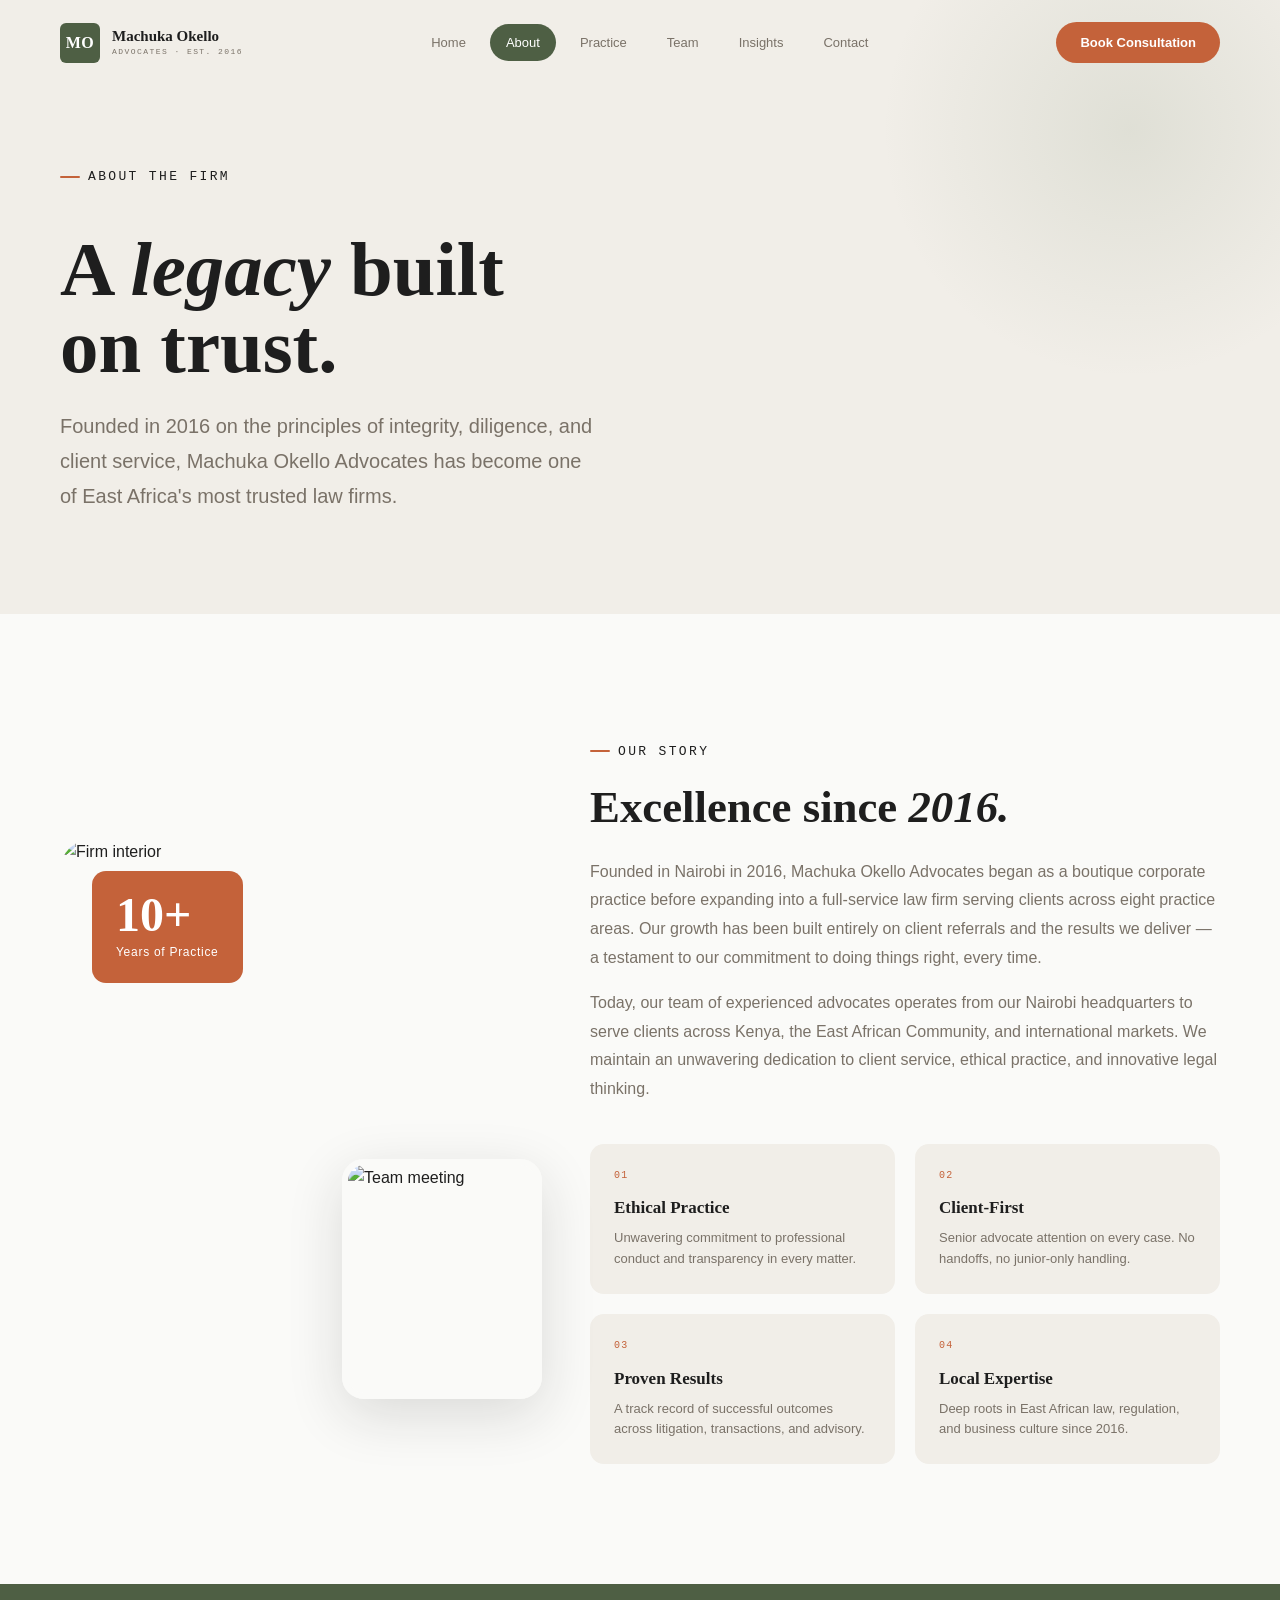
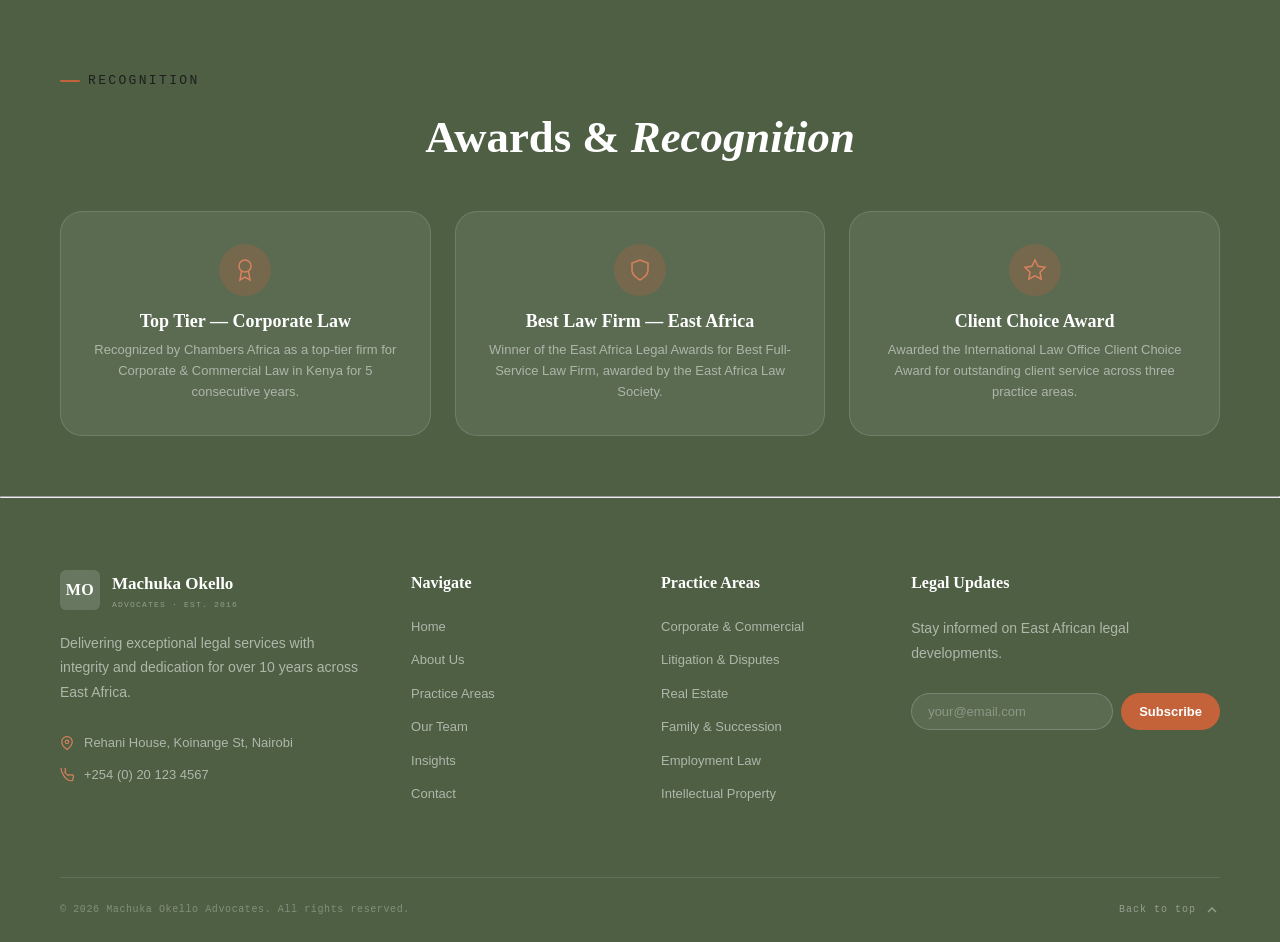
==== about.html @ afc13fcb "Add files via upload" ====
<!DOCTYPE html>
<html lang="en">
<head>
  <meta charset="UTF-8" />
  <meta name="viewport" content="width=device-width, initial-scale=1.0" />
  <title>About Us — Machuka Okello Advocates</title>
  <link rel="stylesheet" href="style.css" />
</head>
<body>

<div id="progress-bar"></div>

<header id="navbar">
  <div class="nav-wrap">
    <a href="index.html" class="nav-logo">
      <div class="nav-logo-mark">MO</div>
      <div class="nav-logo-text">
        <strong>Machuka Okello</strong>
        <span>Advocates · Est. 2016</span>
      </div>
    </a>
    <nav class="nav-links-center">
      <a href="index.html">Home</a>
      <a href="about.html" class="active">About</a>
      <a href="practice.html">Practice</a>
      <a href="team.html">Team</a>
      <a href="insights.html">Insights</a>
      <a href="contact.html">Contact</a>
    </nav>
    <a href="contact.html" class="nav-cta">Book Consultation</a>
    <button class="nav-hamburger" id="nav-hamburger" onclick="toggleMobileMenu()" aria-label="Menu">
      <span></span><span></span>
    </button>
  </div>
  <nav class="mobile-nav" id="mobile-nav">
    <a href="index.html">Home</a>
    <a href="about.html" class="active">About</a>
    <a href="practice.html">Practice</a>
    <a href="team.html">Team</a>
    <a href="insights.html">Insights</a>
    <a href="contact.html">Contact</a>
    <a href="contact.html" class="mobile-cta">Book Consultation</a>
  </nav>
</header>

<!-- HERO -->
<div class="page-hero">
  <div class="wrap page-hero-inner">
    <div class="page-hero-kicker fade-up"><div class="tag">About the Firm</div></div>
    <h1 class="page-title fade-up" style="transition-delay:.1s">A <em>legacy</em> built<br>on trust.</h1>
    <p class="lead fade-up" style="max-width:540px;margin-top:24px;transition-delay:.2s">Founded in 2016 on the principles of integrity, diligence, and client service, Machuka Okello Advocates has become one of East Africa's most trusted law firms.</p>
  </div>
</div>

<!-- STORY -->
<section class="about-story section-pad">
  <div class="wrap">
    <div class="about-story-grid">
      <div class="about-img-group fade-left">
        <img class="about-img-main" src="https://images.unsplash.com/photo-1497366216548-37526070297c?w=900&q=80" alt="Firm interior" />
        <img class="about-img-secondary" src="https://images.unsplash.com/photo-1521791136064-7986c2920216?w=500&q=80" alt="Team meeting" />
        <div class="about-years-badge">
          <div class="ayb-num">10+</div>
          <div class="ayb-lbl">Years of Practice</div>
        </div>
      </div>
      <div class="about-text-col fade-right">
        <div class="tag">Our Story</div>
        <h2 class="section-title">Excellence since <em>2016.</em></h2>
        <p>Founded in Nairobi in 2016, Machuka Okello Advocates began as a boutique corporate practice before expanding into a full-service law firm serving clients across eight practice areas. Our growth has been built entirely on client referrals and the results we deliver — a testament to our commitment to doing things right, every time.</p>
        <p>Today, our team of experienced advocates operates from our Nairobi headquarters to serve clients across Kenya, the East African Community, and international markets. We maintain an unwavering dedication to client service, ethical practice, and innovative legal thinking.</p>
        <div class="about-values stagger" style="margin-top:40px;">
          <div class="av-item">
            <div class="av-num">01</div>
            <div class="av-title">Ethical Practice</div>
            <div class="av-desc">Unwavering commitment to professional conduct and transparency in every matter.</div>
          </div>
          <div class="av-item">
            <div class="av-num">02</div>
            <div class="av-title">Client-First</div>
            <div class="av-desc">Senior advocate attention on every case. No handoffs, no junior-only handling.</div>
          </div>
          <div class="av-item">
            <div class="av-num">03</div>
            <div class="av-title">Proven Results</div>
            <div class="av-desc">A track record of successful outcomes across litigation, transactions, and advisory.</div>
          </div>
          <div class="av-item">
            <div class="av-num">04</div>
            <div class="av-title">Local Expertise</div>
            <div class="av-desc">Deep roots in East African law, regulation, and business culture since 2016.</div>
          </div>
        </div>
      </div>
    </div>
  </div>
</section>

<!-- AWARDS -->
<section class="about-awards">
  <div class="wrap">
    <div class="tag light" style="justify-content:center;margin-bottom:20px;">Recognition</div>
    <h2 class="section-title fade-up" style="color:#fff;text-align:center;margin-bottom:48px;">Awards &amp; <em>Recognition</em></h2>
    <div class="awards-grid stagger">
      <div class="award-card">
        <div class="award-icon"><svg viewBox="0 0 24 24" fill="none" stroke="currentColor" stroke-width="1.5"><circle cx="12" cy="8" r="6"/><path d="M15.477 12.89L17 22l-5-3-5 3 1.523-9.11"/></svg></div>
        <h4>Top Tier — Corporate Law</h4>
        <p>Recognized by Chambers Africa as a top-tier firm for Corporate & Commercial Law in Kenya for 5 consecutive years.</p>
      </div>
      <div class="award-card">
        <div class="award-icon"><svg viewBox="0 0 24 24" fill="none" stroke="currentColor" stroke-width="1.5"><path d="M12 22s8-4 8-10V5l-8-3-8 3v7c0 6 8 10 8 10z"/></svg></div>
        <h4>Best Law Firm — East Africa</h4>
        <p>Winner of the East Africa Legal Awards for Best Full-Service Law Firm, awarded by the East Africa Law Society.</p>
      </div>
      <div class="award-card">
        <div class="award-icon"><svg viewBox="0 0 24 24" fill="none" stroke="currentColor" stroke-width="1.5"><polygon points="12 2 15.09 8.26 22 9.27 17 14.14 18.18 21.02 12 17.77 5.82 21.02 7 14.14 2 9.27 8.91 8.26 12 2"/></svg></div>
        <h4>Client Choice Award</h4>
        <p>Awarded the International Law Office Client Choice Award for outstanding client service across three practice areas.</p>
      </div>
    </div>
  </div>
  <hr class="section-divider"/>
</section>

<!-- FOOTER -->
<footer>
  <div class="wrap">
    <div class="footer-inner">
      <div>
        <div class="footer-brand">
          <div class="nav-logo-mark">MO</div>
          <div>
            <div class="footer-brand-name">Machuka Okello</div>
            <div class="footer-brand-sub">Advocates · Est. 2016</div>
          </div>
        </div>
        <p class="footer-desc">Delivering exceptional legal services with integrity and dedication for over 10 years across East Africa.</p>
        <div class="footer-contact-line"><svg viewBox="0 0 24 24" fill="none" stroke="currentColor" stroke-width="2" stroke-linecap="round" stroke-linejoin="round"><path d="M21 10c0 7-9 13-9 13s-9-6-9-13a9 9 0 0 1 18 0z"/><circle cx="12" cy="10" r="3"/></svg>Rehani House, Koinange St, Nairobi</div>
        <div class="footer-contact-line"><svg viewBox="0 0 24 24" fill="none" stroke="currentColor" stroke-width="2" stroke-linecap="round" stroke-linejoin="round"><path d="M22 16.92v3a2 2 0 0 1-2.18 2 19.79 19.79 0 0 1-8.63-3.07A19.5 19.5 0 0 1 4.88 9.88 19.79 19.79 0 0 1 1.77 1.25a2 2 0 0 1 1.98-2.18h3a2 2 0 0 1 2 1.72c.127.96.361 1.903.7 2.81a2 2 0 0 1-.45 2.11L8.09 6.91a16 16 0 0 0 6 6l.91-.91a2 2 0 0 1 2.11-.45c.907.339 1.85.573 2.81.7A2 2 0 0 1 22 16.92z"/></svg>+254 (0) 20 123 4567</div>
      </div>
      <div class="footer-col">
        <h5>Navigate</h5>
        <a href="index.html">Home</a>
        <a href="about.html">About Us</a>
        <a href="practice.html">Practice Areas</a>
        <a href="team.html">Our Team</a>
        <a href="insights.html">Insights</a>
        <a href="contact.html">Contact</a>
      </div>
      <div class="footer-col">
        <h5>Practice Areas</h5>
        <a href="practice.html">Corporate &amp; Commercial</a>
        <a href="practice.html">Litigation &amp; Disputes</a>
        <a href="practice.html">Real Estate</a>
        <a href="practice.html">Family &amp; Succession</a>
        <a href="practice.html">Employment Law</a>
        <a href="practice.html">Intellectual Property</a>
      </div>
      <div class="footer-col">
        <h5>Legal Updates</h5>
        <p class="footer-desc">Stay informed on East African legal developments.</p>
        <div class="footer-nl-form">
          <input type="email" id="nl-email" placeholder="your@email.com" />
          <button onclick="subscribeNewsletter()">Subscribe</button>
        </div>
      </div>
    </div>
    <div class="footer-bottom">
      <p>© <span id="year"></span> Machuka Okello Advocates. All rights reserved.</p>
      <a href="#" class="footer-back-top" onclick="window.scrollTo({top:0,behavior:'smooth'});return false;">Back to top <svg viewBox="0 0 24 24" fill="none" stroke="currentColor" stroke-width="2"><polyline points="18 15 12 9 6 15"/></svg></a>
    </div>
  </div>
</footer>

<div id="toast"></div>
<script src="script.js"></script>
<script>document.getElementById('year').textContent = new Date().getFullYear();</script>
</body>
</html>
---- style.css ----
/* =============================================
   RESET & BASE
============================================= */
*, *::before, *::after { box-sizing: border-box; margin: 0; padding: 0; }
html { scroll-behavior: smooth; font-size: 16px; }
body {
  font-family: 'Sora', sans-serif;
  background: #FAFAF8;
  color: #1E1E1E;
  line-height: 1.65;
  overflow-x: hidden;
}
img { display: block; max-width: 100%; }
a { text-decoration: none; color: inherit; }
ul { list-style: none; }
button { cursor: pointer; border: none; background: none; font-family: inherit; }
input, textarea, select { font-family: inherit; }

/* =============================================
   TOKENS
============================================= */
:root {
  --sage:      #7A8C6E;
  --sage-lt:   #A4B896;
  --sage-dk:   #4E5F44;
  --terra:     #C4623A;
  --terra-lt:  #D9825E;
  --cream:     #FAFAF8;
  --cream-dk:  #F1EEE8;
  --sand:      #E8E0D4;
  --ink:       #1E1E1E;
  --ink-lt:    #3A3A3A;
  --muted:     #7A7268;
  --muted-lt:  #ADA49A;
  --white:     #FFFFFF;
  --border:    #E0D8CE;
  --shadow-sm: 0 2px 8px rgba(30,30,30,.06);
  --shadow-md: 0 6px 24px rgba(30,30,30,.10);
  --shadow-lg: 0 16px 56px rgba(30,30,30,.14);
  --r-sm: 6px; --r-md: 14px; --r-lg: 22px; --r-xl: 32px;
  --t: 0.28s ease;
}

/* =============================================
   TYPOGRAPHY
============================================= */
@import url('https://fonts.googleapis.com/css2?family=Sora:wght@300;400;500;600;700&family=Fraunces:ital,wght@0,300;0,600;0,700;1,300;1,600&family=Space+Mono:wght@400;700&display=swap');

h1, h2, h3, h4 { font-family: 'Fraunces', serif; line-height: 1.1; font-weight: 600; }
em { font-style: italic; }

.page-title { font-size: clamp(42px, 6vw, 88px); font-weight: 700; color: var(--ink); line-height: 1.0; }
.section-title { font-size: clamp(28px, 3.5vw, 52px); font-weight: 600; color: var(--ink); line-height: 1.15; }
.lead { font-size: clamp(16px, 1.8vw, 20px); color: var(--muted); line-height: 1.75; }

.tag {
  display: inline-flex; align-items: center; gap: 8px;
  font-family: 'Space Mono', monospace;
  font-size: 13px; letter-spacing: .18em; text-transform: uppercase;
  color: var(--offwhite); margin-bottom: 20px;
}
.section-divider { color: var(--muted); margin: 60px 0px -80px 0px; }
.tag::before { content:''; display:block; width:20px; height:2px; background:var(--terra); border-radius:2px; }

/* =============================================
   LAYOUT
============================================= */
.wrap { max-width: 1240px; margin: 0 auto; padding: 0 40px; }
@media (max-width:640px) { .wrap { padding: 0 20px; } }

.section-pad { padding: 120px 0; }
@media (max-width:768px) { .section-pad { padding: 72px 0; } }

/* =============================================
   SCROLL PROGRESS
============================================= */
#progress-bar {
  position: fixed; top:0; left:0; height: 3px;
  width: 0%; background: var(--terra);
  z-index: 9999; transition: width .08s linear;
  border-radius: 0 2px 2px 0;
}

/* =============================================
   NAVBAR
============================================= */
#navbar {
  position: fixed; top:0; left:0; right:0; z-index: 1000;
  transition: background var(--t), box-shadow var(--t);
}
#navbar.scrolled { background: rgba(250,250,248,.65); backdrop-filter: blur(14px); box-shadow: 0 1px 0 var(--border); }

.nav-wrap { display: flex; align-items: center; justify-content: space-between; max-width: 1240px; margin: 0 auto; padding: 22px 40px; }

.nav-logo { display: flex; align-items: center; gap: 12px; }
.nav-logo-mark {
  width: 40px; height: 40px; border-radius: var(--r-sm);
  background: var(--sage-dk);
  display: flex; align-items: center; justify-content: center;
  font-family: 'Fraunces', serif; font-size: 16px; font-weight: 700; color: #fff; letter-spacing: .03em;
}
.nav-logo-text { display: flex; flex-direction: column; }
.nav-logo-text strong { font-family: 'Fraunces', serif; font-size: 15px; font-weight: 600; color: var(--ink); line-height: 1.2; }
.nav-logo-text span { font-family: 'Space Mono', monospace; font-size: 8px; letter-spacing: .18em; color: var(--muted); text-transform: uppercase; }

.nav-links-center { display: flex; align-items: center; gap: 8px; }
.nav-links-center a {
  font-size: 13px; font-weight: 500; color: var(--muted);
  padding: 8px 16px; border-radius: 99px;
  transition: background var(--t), color var(--t);
}
.nav-links-center a:hover { background: var(--cream-dk); color: var(--ink); }
.nav-links-center a.active { background: var(--sage-dk); color: #fff; }

.nav-cta {
  background: var(--terra); color: #fff;
  font-size: 13px; font-weight: 600;
  padding: 10px 24px; border-radius: 99px;
  transition: background var(--t), transform var(--t);
}
.nav-cta:hover { background: var(--terra-lt); transform: translateY(-7px); }

.nav-hamburger { display: none; flex-direction: column; gap: 5px; padding: 4px; }
.nav-hamburger span { display:block; width:22px; height:2px; background:var(--ink); border-radius:2px; transition:all var(--t); }

.mobile-nav {
  display: none; flex-direction: column;
  background: rgba(250,250,248,.97); backdrop-filter: blur(14px);
  border-top: 1px solid var(--border);
  padding: 20px 40px 28px;
}
.mobile-nav.open { display: flex; }
.mobile-nav a { padding: 13px 0; font-size: 15px; font-weight: 500; color: var(--muted); border-bottom: 1px solid var(--border); transition: color var(--t); }
.mobile-nav a:hover, .mobile-nav a.active { color: var(--sage-dk); }
.mobile-nav .mobile-cta { margin-top: 18px; background: var(--terra); color: #fff; text-align: center; padding: 14px; border-radius: 99px; font-weight: 600; border: none; transition:all var(--t); }
.mobile-cta:hover { background:var(--cream-dk); transform:translateY(-7px); }

@media (max-width: 960px) { .nav-links-center { display:none; } .nav-cta { display:none; } .nav-hamburger { display:flex; } }
@media (max-width: 640px) { .nav-wrap { padding: 16px 20px; } }

/* =============================================
   BUTTONS
============================================= */
.btn-primary {
  display: inline-flex; align-items: center; gap: 10px;
  background: var(--sage-dk); color: #fff;
  font-size: 14px; font-weight: 600;
  padding: 14px 28px; border-radius: 99px;
  transition: background var(--t), transform var(--t), box-shadow var(--t);
}
.btn-primary:hover { background: var(--sage); transform: translateY(-7px); box-shadow: 0 10px 28px rgba(78,95,68,.28); }
.btn-primary svg { width:16px; height:16px; }

.btn-terra {
  display: inline-flex; align-items: center; gap: 10px;
  background: var(--terra); color: #fff;
  font-size: 14px; font-weight: 600;
  padding: 14px 28px; border-radius: 99px;
  transition: background var(--t), transform var(--t), box-shadow var(--t);
}
.btn-terra:hover { background: var(--terra-lt); transform: translateY(-7px); box-shadow: 0 10px 28px rgba(196,98,58,.28); }

.btn-outline {
  display: inline-flex; align-items: center; gap: 10px;
  border: 1.5px solid var(--border); color: var(--ink);
  font-size: 14px; font-weight: 500;
  padding: 13px 28px; border-radius: 99px;
  transition: all var(--t);
}
.btn-outline:hover { border-color: var(--sage-dk); color: var(--sage-dk); background: rgba(78,95,68,.05); transform: translateY(-7px); }

/* =============================================
   PAGE HERO (shared)
============================================= */
.page-hero {
  padding: 160px 0 100px;
  position: relative; overflow: hidden;
  background: var(--cream-dk);
}
.page-hero::before {
  content: '';
  position: absolute; top: -120px; right: -100px;
  width: 500px; height: 500px;
  border-radius: 50%;
  background: radial-gradient(circle, rgba(122,140,110,.15) 0%, transparent 70%);
  pointer-events: none;
}
.page-hero-inner { position: relative; z-index: 1; }
.page-hero-kicker { margin-bottom: 24px; }

/* =============================================
   CARDS
============================================= */
.card {
  background: var(--white); border: 1px solid var(--border);
  border-radius: var(--r-lg); padding: 36px;
  transition: border-color var(--t), box-shadow var(--t), transform var(--t);
}
.card:hover { border-color: var(--sage-lt); box-shadow: var(--shadow-md); transform: translateY(-4px); }

/* =============================================
   DIVIDER
============================================= */
.divider { height: 1px; background: var(--border); margin: 40px 0; }

/* =============================================
   TOAST
============================================= */
#toast {
  position: fixed; bottom: 28px; right: 28px;
  background: var(--ink); color: #fff;
  padding: 14px 22px; border-radius: var(--r-md);
  border-left: 4px solid var(--terra);
  font-size: 14px; font-weight: 500;
  box-shadow: var(--shadow-lg); z-index: 9999;
  transform: translateY(100px); opacity: 0;
  transition: all .4s ease;
}
#toast.show { transform: translateY(0); opacity: 1; }

/* =============================================
   FOOTER
============================================= */
footer {
  background: var(--sage-dk); color: rgba(255,255,255,.75);
  padding: 72px 0 0;
}
.footer-inner { display: grid; grid-template-columns: 1.5fr 1fr 1fr 1.3fr; gap: 48px; padding-bottom: 60px; }

.footer-brand { display: flex; align-items: center; gap: 12px; margin-bottom: 20px; }
.footer-brand .nav-logo-mark { background: rgba(255,255,255,.15); }
.footer-brand-name { font-family: 'Fraunces', serif; font-size: 17px; font-weight: 600; color: #fff; }
.footer-brand-sub { font-family: 'Space Mono', monospace; font-size: 8px; letter-spacing: .15em; color: rgba(255,255,255,.4); text-transform: uppercase; }

.footer-desc { font-size: 14px; line-height: 1.75; color: rgba(255,255,255,.55); margin-bottom: 28px; }
.footer-contact-line { display: flex; align-items: center; gap: 10px; font-size: 13px; color: rgba(255,255,255,.55); margin-bottom: 10px; }
.footer-contact-line svg { width: 14px; height: 14px; color: var(--terra-lt); flex-shrink: 0; }

.footer-col h5 { font-family: 'Fraunces', serif; font-size: 16px; font-weight: 600; color: #fff; margin-bottom: 20px; }
.footer-col a { display: block; font-size: 13px; color: rgba(255,255,255,.55); margin-bottom: 12px; transition: color var(--t); }
.footer-col a:hover { color: rgba(255,255,255,.9); }

.footer-nl-form { display: flex; gap: 8px; margin-top: 8px; }
.footer-nl-form input { flex:1; background: rgba(255,255,255,.08); border: 1px solid rgba(255,255,255,.18); border-radius: 99px; padding: 10px 16px; font-size: 13px; color: #fff; outline: none; transition: border-color var(--t); }
.footer-nl-form input::placeholder { color: rgba(255,255,255,.3); }
.footer-nl-form input:focus { border-color: var(--terra-lt); }
.footer-nl-form button { background: var(--terra); border: none; border-radius: 99px; padding: 10px 18px; color: #fff; font-size: 13px; font-weight: 600; transition: background var(--t); white-space: nowrap; }
.footer-nl-form button:hover { background: var(--terra-lt); }

.footer-bottom { border-top: 1px solid rgba(255,255,255,.1); padding: 24px 0; display: flex; align-items: center; justify-content: space-between; flex-wrap: wrap; gap: 12px; }
.footer-bottom p { font-family: 'Space Mono', monospace; font-size: 10px; letter-spacing: .06em; color: rgba(255,255,255,.3); }
.footer-back-top { display: flex; align-items: center; gap: 8px; font-family: 'Space Mono', monospace; font-size: 10px; letter-spacing: .1em; color: rgba(255,255,255,.4); transition: color var(--t); }
.footer-back-top svg { width: 16px; height: 16px; }
.footer-back-top:hover { color: rgba(255,255,255,.8); }

@media (max-width: 1024px) { .footer-inner { grid-template-columns: 1fr 1fr; gap: 40px; } }
@media (max-width: 640px) { .footer-inner { grid-template-columns: 1fr; gap: 32px; } .footer-bottom { flex-direction: column; align-items: flex-start; } }

/* =============================================
   ANIMATIONS
============================================= */
.fade-up { opacity: 0; transform: translateY(32px); transition: opacity .7s ease, transform .7s ease; }
.fade-up.visible { opacity: 1; transform: none; }
.fade-left { opacity: 0; transform: translateX(-32px); transition: opacity .7s ease, transform .7s ease; }
.fade-left.visible { opacity: 1; transform: none; }
.fade-right { opacity: 0; transform: translateX(32px); transition: opacity .7s ease, transform .7s ease; }
.fade-right.visible { opacity: 1; transform: none; }
.stagger > * { opacity: 0; transform: translateY(24px); transition: opacity .6s ease, transform .6s ease; }
.stagger.visible > *:nth-child(1) { opacity:1; transform:none; transition-delay:.05s; }
.stagger.visible > *:nth-child(2) { opacity:1; transform:none; transition-delay:.15s; }
.stagger.visible > *:nth-child(3) { opacity:1; transform:none; transition-delay:.25s; }
.stagger.visible > *:nth-child(4) { opacity:1; transform:none; transition-delay:.35s; }
.stagger.visible > *:nth-child(5) { opacity:1; transform:none; transition-delay:.45s; }
.stagger.visible > *:nth-child(6) { opacity:1; transform:none; transition-delay:.55s; }
.stagger.visible > *:nth-child(7) { opacity:1; transform:none; transition-delay:.65s; }
.stagger.visible > *:nth-child(8) { opacity:1; transform:none; transition-delay:.75s; }

/* =============================================
   MODAL (shared)
============================================= */
.modal-bg {
  position: fixed; inset: 0; z-index: 3000;
  background: rgba(30,30,30,.6); backdrop-filter: blur(6px);
  display: flex; align-items: center; justify-content: center;
  padding: 24px;
  opacity: 0; pointer-events: none;
  transition: opacity .3s ease;
}
.modal-bg.open { opacity: 1; pointer-events: all; }
.modal-box {
  background: var(--white); border-radius: var(--r-xl);
  padding: 48px; max-width: 600px; width: 100%;
  max-height: 90vh; overflow-y: auto;
  transform: translateY(20px) scale(.97);
  transition: transform .3s ease;
  box-shadow: var(--shadow-lg);
  position: relative;
}
.modal-bg.open .modal-box { transform: none; }
.modal-close {
  position: absolute; top: 20px; right: 20px;
  width: 36px; height: 36px; border-radius: 50%;
  background: var(--cream-dk); border: none;
  display: flex; align-items: center; justify-content: center;
  color: var(--muted); transition: all var(--t);
}
.modal-close svg { width:16px; height:16px; }
.modal-close:hover { background: var(--terra); color: #fff; transform: rotate(90deg); }
.modal-box h3 { font-family:'Fraunces',serif; font-size:28px; font-weight:600; color:var(--ink); margin-bottom:12px; }
.modal-box .modal-sub { font-size:15px; color:var(--muted); line-height:1.7; margin-bottom:20px; }
.modal-divider { height:1px; background:var(--border); margin:20px 0; }
.modal-box h4 { font-family:'Fraunces',serif; font-size:18px; font-weight:600; color:var(--ink); margin-bottom:12px; margin-top:20px; }
.modal-list { display:flex; flex-direction:column; gap:9px; }
.modal-list li { display:flex; align-items:flex-start; gap:10px; font-size:14px; color:var(--muted); line-height:1.6; }
.modal-list li::before { content:''; display:block; width:5px; height:5px; border-radius:50%; background:var(--terra); flex-shrink:0; margin-top:8px; }
.modal-box > p { font-size:15px; color:var(--muted); line-height:1.75; }
.modal-cta { display:flex; align-items:center; justify-content:center; gap:10px; margin-top:28px; }
@media (max-width:540px) { .modal-box { padding:28px 20px; } }

/* =============================================
   SPINNER
============================================= */
@keyframes spin { to { transform: rotate(360deg); } }
.spin-anim { animation: spin .8s linear infinite; display: inline-block; }

/* ============================================
   PAGE-SPECIFIC: INDEX (HOME)
============================================= */
.home-hero {
  min-height: 100vh; display: flex; flex-direction: column;
  justify-content: flex-end; position: relative; overflow: hidden;
}
.home-hero-bg { position:absolute; inset:0; }
.home-hero-bg img { width:100%; height:100%; object-fit:cover; }
.home-hero-bg::after {
  content:''; position:absolute; inset:0;
  background: linear-gradient(135deg, rgba(78,95,68,.92) 0%, rgba(30,30,30,.65) 60%, rgba(196,98,58,.3) 100%);
}
.home-hero-content { position:relative; z-index:2; padding: 0 0 80px; }
.home-hero-content .wrap { display:grid; grid-template-columns: 1fr 1fr; gap:60px; align-items:flex-end; }
.home-hero-right { display:flex; flex-direction:column; align-items:flex-end; justify-content:flex-end; }

.home-h1 { font-size: clamp(76px, 28vw, 130px); font-weight: 700; color: #fff; line-height: .98; margin-bottom: 40px; }
.home-h1 em { font-style: italic; color: rgba(255,255,255,.6); }

.home-hero-desc { font-size: 16px; color: rgba(255,255,255,.7); line-height: 1.8; max-width: 340px; margin-bottom: 32px; text-align: right; }
.home-hero-btns { display:flex; gap:12px; flex-wrap:wrap; justify-content:flex-end; }

.home-scroll-indicator { position:absolute; bottom:32px; left:50%; transform:translateX(-50%); z-index:2; display:flex; flex-direction:column; align-items:center; gap:8px; }
.home-scroll-indicator span { font-family:'Space Mono',monospace; font-size:9px; letter-spacing:.18em; color:rgba(255,255,255,.4); text-transform:uppercase; }
.scroll-line { width:1px; height:48px; background:linear-gradient(to bottom, rgba(255,255,255,.4), transparent); animation:scroll-line 2s ease infinite; }
@keyframes scroll-line { 0%,100%{opacity:1;transform:scaleY(1);} 50%{opacity:.3;transform:scaleY(.5);} }

.home-stats { background:var(--cream-dk); border-top:1px solid var(--border); }
.home-stats-grid { display:grid; grid-template-columns:repeat(4,1fr); }
.hsg-item { padding:48px 40px; border-right:1px solid var(--border); }
.hsg-item:last-child { border-right:none; }
.hsg-num { font-family:'Fraunces',serif; font-size:clamp(40px,4vw,64px); font-weight:700; color:var(--sage-dk); line-height:1; margin-bottom:8px; }
.hsg-lbl { font-size:13px; color:var(--muted); letter-spacing:.02em; }

.home-practices { background:var(--cream); }
.home-practices-header { display:flex; align-items:flex-end; justify-content:space-between; margin-bottom:60px; gap:20px; }
.home-practices-grid { display:grid; grid-template-columns:repeat(4,1fr); gap:20px; }
.hpc { background:var(--white); border:1px solid var(--border); border-radius:var(--r-lg); padding:32px; transition:all var(--t); cursor:pointer; }
.hpc:hover { border-color:var(--sage); box-shadow:var(--shadow-md); transform:translateY(-4px); }
.hpc-icon { width:44px; height:44px; border-radius:var(--r-sm); background:var(--cream-dk); display:flex; align-items:center; justify-content:center; margin-bottom:20px; transition:background var(--t); }
.hpc:hover .hpc-icon { background:rgba(78,95,68,.12); }
.hpc-icon svg { width:22px; height:22px; color:var(--sage-dk); }
.hpc h3 { font-family:'Fraunces',serif; font-size:18px; font-weight:600; color:var(--ink); margin-bottom:8px; line-height:1.3; }
.hpc p { font-size:13px; color:var(--muted); line-height:1.65; }
.hpc-arrow { display:inline-flex; align-items:center; gap:6px; font-size:12px; font-weight:600; color:var(--terra); margin-top:16px; opacity:0; transform:translateX(-4px); transition:all var(--t); }
.hpc-arrow svg { width:14px; height:14px; }
.hpc:hover .hpc-arrow { opacity:1; transform:none; }

.home-cta-band { background:var(--terra); padding:80px 0; }
.home-cta-inner { display:flex; align-items:center; justify-content:space-between; gap:40px; flex-wrap:wrap; }
.home-cta-inner h2 { font-family:'Fraunces',serif; font-size:clamp(28px,3.5vw,48px); font-weight:700; color:#fff; max-width:500px; line-height:1.2; }
.btn-white { display:inline-flex; align-items:center; gap:10px; background:#fff; color:var(--terra); font-size:14px; font-weight:600; padding:14px 32px; border-radius:99px; transition:all var(--t); }
.btn-white:hover { background:var(--cream-dk); transform:translateY(-7px); }

@media (max-width:960px) { .home-hero-content .wrap { grid-template-columns:1fr; } .home-hero-right { align-items:flex-start; } .home-hero-desc { text-align:left; } .home-hero-btns { justify-content:flex-start; } .home-practices-grid { grid-template-columns:repeat(2,1fr); } .home-stats-grid { grid-template-columns:repeat(2,1fr); } .hsg-item { border-bottom:1px solid var(--border); } }
@media (max-width:540px) { .home-practices-grid { grid-template-columns:1fr; } .home-stats-grid { grid-template-columns:1fr 1fr; } }

/* =============================================
   PAGE: ABOUT
============================================= */
.about-story { background:var(--cream); }
.about-story-grid { display:grid; grid-template-columns:5fr 7fr; gap:80px; align-items:center; }
.about-img-group { position:relative; }
.about-img-main { border-radius:var(--r-xl); width:100%; height:520px; object-fit:cover; }
.about-img-secondary { position:absolute; bottom:-40px; right:-32px; width:200px; height:240px; object-fit:cover; border-radius:var(--r-lg); border:6px solid var(--cream); box-shadow:var(--shadow-lg); }
.about-years-badge { position:absolute; top:32px; left:32px; background:var(--terra); color:#fff; border-radius:var(--r-md); padding:20px 24px; }
.ayb-num { font-family:'Fraunces',serif; font-size:48px; font-weight:700; line-height:1; }
.ayb-lbl { font-size:12px; font-weight:500; margin-top:4px; letter-spacing:.06em; }

.about-text-col h2 { margin-bottom:24px; }
.about-text-col p { font-size:16px; color:var(--muted); line-height:1.8; margin-bottom:16px; }
.about-values { display:grid; grid-template-columns:1fr 1fr; gap:20px; margin-top:40px; }
.av-item { background:var(--cream-dk); border-radius:var(--r-md); padding:24px; }
.av-num { font-family:'Space Mono',monospace; font-size:10px; color:var(--terra); letter-spacing:.12em; margin-bottom:10px; }
.av-title { font-family:'Fraunces',serif; font-size:17px; font-weight:600; color:var(--ink); margin-bottom:6px; }
.av-desc { font-size:13px; color:var(--muted); line-height:1.6; }

.about-awards { background:var(--sage-dk); padding:80px 0; }
.about-awards h2 { color:#fff; text-align:center; margin-bottom:48px; }
.awards-grid { display:grid; grid-template-columns:repeat(3,1fr); gap:24px; }
.award-card { background:rgba(255,255,255,.08); border:1px solid rgba(255,255,255,.12); border-radius:var(--r-lg); padding:32px; text-align:center; transition:background var(--t); }
.award-card:hover { background:rgba(255,255,255,.14); }
.award-icon { width:52px; height:52px; border-radius:50%; background:rgba(196,98,58,.25); display:flex; align-items:center; justify-content:center; margin:0 auto 16px; }
.award-icon svg { width:24px; height:24px; color:var(--terra-lt); }
.award-card h4 { font-family:'Fraunces',serif; font-size:18px; font-weight:600; color:#fff; margin-bottom:8px; }
.award-card p { font-size:13px; color:rgba(255,255,255,.5); line-height:1.6; }

@media (max-width:960px) { .about-story-grid { grid-template-columns:1fr; gap:60px; } .about-img-main { height:360px; } .about-img-secondary { width:140px; height:170px; right:-10px; } .about-values { grid-template-columns:1fr; } .awards-grid { grid-template-columns:1fr 1fr; } }
@media (max-width:540px) { .awards-grid { grid-template-columns:1fr; } }

/* =============================================
   PAGE: PRACTICE
============================================= */
.practice-intro { background:var(--cream); }
.practice-grid { display:grid; grid-template-columns:repeat(3,1fr); gap:24px; }
.pa-full-card { background:var(--white); border:1px solid var(--border); border-radius:var(--r-lg); padding:36px; cursor:pointer; transition:all var(--t); display:flex; flex-direction:column; }
.pa-full-card:hover { border-color:var(--sage); box-shadow:var(--shadow-md); transform:translateY(-5px); }
.pa-card-header { display:flex; align-items:flex-start; justify-content:space-between; margin-bottom:20px; }
.pa-card-num-badge { font-family:'Space Mono',monospace; font-size:10px; color:var(--muted-lt); letter-spacing:.1em; }
.pa-card-icon2 { width:48px; height:48px; border-radius:var(--r-sm); background:rgba(122,140,110,.1); display:flex; align-items:center; justify-content:center; transition:background var(--t); }
.pa-full-card:hover .pa-card-icon2 { background:rgba(78,95,68,.15); }
.pa-card-icon2 svg { width:22px; height:22px; color:var(--sage-dk); }
.pa-full-card h3 { font-family:'Fraunces',serif; font-size:22px; font-weight:600; color:var(--ink); margin-bottom:10px; line-height:1.25; }
.pa-full-card > p { font-size:14px; color:var(--muted); line-height:1.7; flex:1; margin-bottom:20px; }
.pa-card-footer { display:flex; align-items:center; justify-content:space-between; border-top:1px solid var(--border); padding-top:16px; margin-top:auto; }
.pa-card-footer span { font-size:12px; font-weight:600; color:var(--terra); text-transform:uppercase; letter-spacing:.08em; }
.pa-card-footer svg { width:16px; height:16px; color:var(--terra); transition:transform var(--t); }
.pa-full-card:hover .pa-card-footer svg { transform:translate(3px,-3px); }

@media (max-width:960px) { .practice-grid { grid-template-columns:repeat(2,1fr); } }
@media (max-width:540px) { .practice-grid { grid-template-columns:1fr; } }

/* =============================================
   PAGE: TEAM
============================================= */
.team-page-grid { display:grid; grid-template-columns:repeat(2,1fr); gap:32px; }
.team-profile-card { background:var(--white); border:1px solid var(--border); border-radius:var(--r-xl); overflow:hidden; cursor:pointer; transition:all var(--t); }
.team-profile-card:hover { box-shadow:var(--shadow-lg); transform:translateY(-5px); border-color:var(--sage-lt); }
.tpc-photo { position:relative; height:340px; overflow:hidden; }
.tpc-photo img { width:100%; height:100%; object-fit:cover; transition:transform .8s ease; filter:saturate(.8); }
.team-profile-card:hover .tpc-photo img { transform:scale(1.04); filter:saturate(1); }
.tpc-photo-badge { position:absolute; top:20px; right:20px; background:var(--sage-dk); color:#fff; border-radius:var(--r-sm); padding:6px 14px; font-family:'Space Mono',monospace; font-size:10px; letter-spacing:.1em; }
.tpc-body { padding:32px; }
.tpc-name { font-family:'Fraunces',serif; font-size:28px; font-weight:600; color:var(--ink); margin-bottom:6px; }
.tpc-role { font-size:13px; font-weight:600; color:var(--terra); margin-bottom:4px; text-transform:uppercase; letter-spacing:.06em; }
.tpc-spec { font-family:'Space Mono',monospace; font-size:10px; color:var(--muted-lt); margin-bottom:18px; letter-spacing:.08em; }
.tpc-bio { font-size:14px; color:var(--muted); line-height:1.7; margin-bottom:20px; }
.tpc-footer { display:flex; align-items:center; justify-content:space-between; border-top:1px solid var(--border); padding-top:18px; }
.tpc-footer span { font-size:12px; font-weight:600; color:var(--sage-dk); text-transform:uppercase; letter-spacing:.08em; }
.tpc-footer svg { width:18px; height:18px; color:var(--sage-dk); transition:transform var(--t); }
.team-profile-card:hover .tpc-footer svg { transform:translate(3px,0); }

@media (max-width:768px) { .team-page-grid { grid-template-columns:1fr; } .tpc-photo { height:280px; } }

/* =============================================
   PAGE: INSIGHTS
============================================= */
.insights-page-grid { display:grid; grid-template-columns:repeat(2,1fr); gap:32px; }
.insight-full-card { background:var(--white); border:1px solid var(--border); border-radius:var(--r-xl); overflow:hidden; transition:all var(--t); }
.insight-full-card:hover { box-shadow:var(--shadow-md); transform:translateY(-4px); border-color:var(--sage-lt); }
.ifc-image { height:220px; overflow:hidden; position:relative; }
.ifc-image img { width:100%; height:100%; object-fit:cover; transition:transform .8s ease; }
.insight-full-card:hover .ifc-image img { transform:scale(1.04); }
.ifc-tag { position:absolute; top:16px; left:16px; background:var(--terra); color:#fff; font-size:10px; font-weight:700; text-transform:uppercase; letter-spacing:.12em; padding:5px 12px; border-radius:99px; }
.ifc-body { padding:32px; }
.ifc-date { font-family:'Space Mono',monospace; font-size:10px; color:var(--muted-lt); letter-spacing:.1em; margin-bottom:12px; }
.ifc-body h3 { font-family:'Fraunces',serif; font-size:22px; font-weight:600; color:var(--ink); margin-bottom:12px; line-height:1.3; }
.ifc-preview { font-size:14px; color:var(--muted); line-height:1.7; margin-bottom:20px; }
.ifc-expand { display:none; }
.ifc-expand p { font-size:14px; color:var(--muted); line-height:1.8; margin-bottom:20px; }
.ifc-author { display:flex; align-items:center; gap:12px; padding-top:16px; border-top:1px solid var(--border); margin-top:16px; }
.ifc-author img { width:40px; height:40px; border-radius:50%; object-fit:cover; }
.ifc-author strong { display:block; font-size:14px; color:var(--ink); font-weight:600; }
.ifc-author span { font-size:12px; color:var(--muted); }
.ifc-toggle { display:flex; align-items:center; gap:8px; font-size:13px; font-weight:600; color:var(--terra); background:none; border:none; padding:0; transition:gap var(--t); }
.ifc-toggle svg { width:16px; height:16px; transition:transform var(--t); }
.ifc-toggle.open svg { transform:rotate(180deg); }
.ifc-toggle:hover { gap:12px; }

@media (max-width:768px) { .insights-page-grid { grid-template-columns:1fr; } }

/* =============================================
   PAGE: CONTACT
============================================= */
.contact-page-grid { display:grid; grid-template-columns:2fr 3fr; gap:72px; align-items:start; }
.contact-info-col h2 { margin-bottom:20px; }
.contact-info-col .lead { margin-bottom:48px; }
.ci-item { display:flex; gap:18px; margin-bottom:32px; }
.ci-icon { width:48px; height:48px; border-radius:var(--r-md); background:rgba(122,140,110,.12); display:flex; align-items:center; justify-content:center; flex-shrink:0; }
.ci-icon svg { width:20px; height:20px; color:var(--sage-dk); }
.ci-label { font-family:'Space Mono',monospace; font-size:10px; text-transform:uppercase; letter-spacing:.12em; color:var(--muted-lt); margin-bottom:6px; }
.ci-value { font-size:15px; color:var(--ink); line-height:1.6; }
.ci-map { border-radius:var(--r-xl); overflow:hidden; height:220px; background:var(--cream-dk); display:flex; align-items:center; justify-content:center; margin-top:32px; border:1px solid var(--border); }
.ci-map-placeholder { text-align:center; }
.ci-map-placeholder svg { width:40px; height:40px; color:var(--sage-lt); margin-bottom:10px; }
.ci-map-placeholder p { font-size:13px; color:var(--muted-lt); }

.contact-form-col { background:var(--white); border:1px solid var(--border); border-radius:var(--r-xl); padding:48px; box-shadow:var(--shadow-sm); }
.contact-form-col h3 { font-family:'Fraunces',serif; font-size:26px; font-weight:600; color:var(--ink); margin-bottom:32px; }
.form-row { display:grid; grid-template-columns:1fr 1fr; gap:20px; }
.form-group { margin-bottom:22px; }
.form-group label { display:block; font-family:'Space Mono',monospace; font-size:10px; text-transform:uppercase; letter-spacing:.12em; color:var(--muted); margin-bottom:8px; }
.form-group input,
.form-group select,
.form-group textarea { width:100%; padding:13px 16px; border:1.5px solid var(--border); border-radius:var(--r-md); font-size:14px; color:var(--ink); background:var(--cream); outline:none; transition:border-color var(--t); }
.form-group input:focus,
.form-group select:focus,
.form-group textarea:focus { border-color:var(--sage-dk); background:var(--white); }
.form-group input::placeholder,
.form-group textarea::placeholder { color:var(--muted-lt); }
.form-group textarea { min-height:130px; resize:vertical; }
.form-submit { width:100%; display:flex; align-items:center; justify-content:center; gap:10px; background:var(--sage-dk); color:#fff; font-size:15px; font-weight:600; padding:16px; border-radius:99px; margin-top:8px; transition:all var(--t); }
.form-submit:hover { background:var(--sage); transform:translateY(-7px); box-shadow:0 10px 28px rgba(78,95,68,.28); }
.form-submit:disabled { opacity:.7; cursor:not-allowed; transform:none; }
.form-note { font-size:12px; color:var(--muted-lt); text-align:center; margin-top:12px; }
.form-success { display:none; text-align:center; padding:60px 20px; }
.form-success.show { display:block; }
.fs-icon { width:64px; height:64px; border-radius:50%; background:rgba(78,95,68,.1); display:flex; align-items:center; justify-content:center; margin:0 auto 20px; }
.fs-icon svg { width:32px; height:32px; color:var(--sage-dk); }
.form-success h3 { font-family:'Fraunces',serif; font-size:26px; color:var(--ink); margin-bottom:10px; }
.form-success p { font-size:15px; color:var(--muted); }

@media (max-width:960px) { .contact-page-grid { grid-template-columns:1fr; } .contact-form-col { padding:32px 24px; } .form-row { grid-template-columns:1fr; } }

/* =============================================
   TESTIMONIALS
============================================= */
.testimonials-section { padding: 100px 0; }
.testimonials-inner { display: grid; grid-template-columns: 1fr 1.6fr; gap: 80px; align-items: center; }

.testimonials-left h2 { color: var(--offwhite); }
.t-nav-controls { display: flex; align-items: center; gap: 16px; margin-top: 40px; }
.t-ctrl-btn { width: 44px; height: 44px; border-radius: 50%; border: 1px solid var(--border2); display: flex; align-items: center; justify-content: center; color: var(--muted); transition: all var(--t); }
.t-ctrl-btn svg { width: 18px; height: 18px; }
.t-ctrl-btn:hover { border-color: var(--copper); color: var(--copper); }
.t-ctrl-dots { display: flex; gap: 8px; align-items: center; color:#C4623A;}
.t-ctrl-dot { width: 8px; height: 8px; border-radius: 50%; background: #C4623A; border: none; transition: all var(--t); }
.t-ctrl-dot.active { background-color: white; }

.testimonials-right { position: relative; }
.big-quote { font-family: 'Cormorant Garamond', serif; font-size: 180px; line-height: .7; color: var(--copper); opacity: .15; position: absolute; top: -20px; left: -20px; pointer-events: none; }
blockquote { font-family: 'Cormorant Garamond', serif; font-size: clamp(20px, 2.5vw, 30px); font-weight: 300; color: var(--offwhite); line-height: 1.6; margin-bottom: 32px; position: relative; z-index: 1; transition: opacity .35s ease, transform .35s ease; }
.t-star-row { display: flex; gap: 4px; margin-bottom: 24px; }
.t-star-row svg { width: 16px; height: 16px; color: var(--copper); }
.t-client-name { font-family: 'Cormorant Garamond', serif; font-size: 20px; font-weight: 600; color: var(--offwhite); }
.t-client-title { font-size: 13px; color: var(--muted); margin-top: 4px; transition: opacity .35s ease; }
.test-bckg {background: rgba(34, 30, 28, 0.25); height: 100%; }

@media (max-width: 900px) { .testimonials-inner { grid-template-columns: 1fr; gap: 48px; } .big-quote { font-size: 100px; } }

/* =============================================
   UTILITIES
============================================= */
.container { max-width: 1320px; margin: 0 auto; padding: 0 40px; }
@media (max-width:640px) { .container { padding: 0 20px; } }

/* =============================================
   TYPOGRAPHY
============================================= */
.section-tag {
  font-family: 'DM Mono', monospace;
  font-size: 11px; font-weight: 500;
  text-transform: uppercase; letter-spacing: .18em;
  color: var(--copper);
  margin-bottom: 16px;
  display: flex; align-items: center; gap: 10px;
}
.section-tag::before { content:''; display:block; width:28px; height:1px; background:var(--copper); }
.section-tag.light { color: var(--copper-lt); }
.section-tag.light::before { background: var(--copper-lt); }


/* =============================================
   PAGE TRANSITIONS
============================================= */
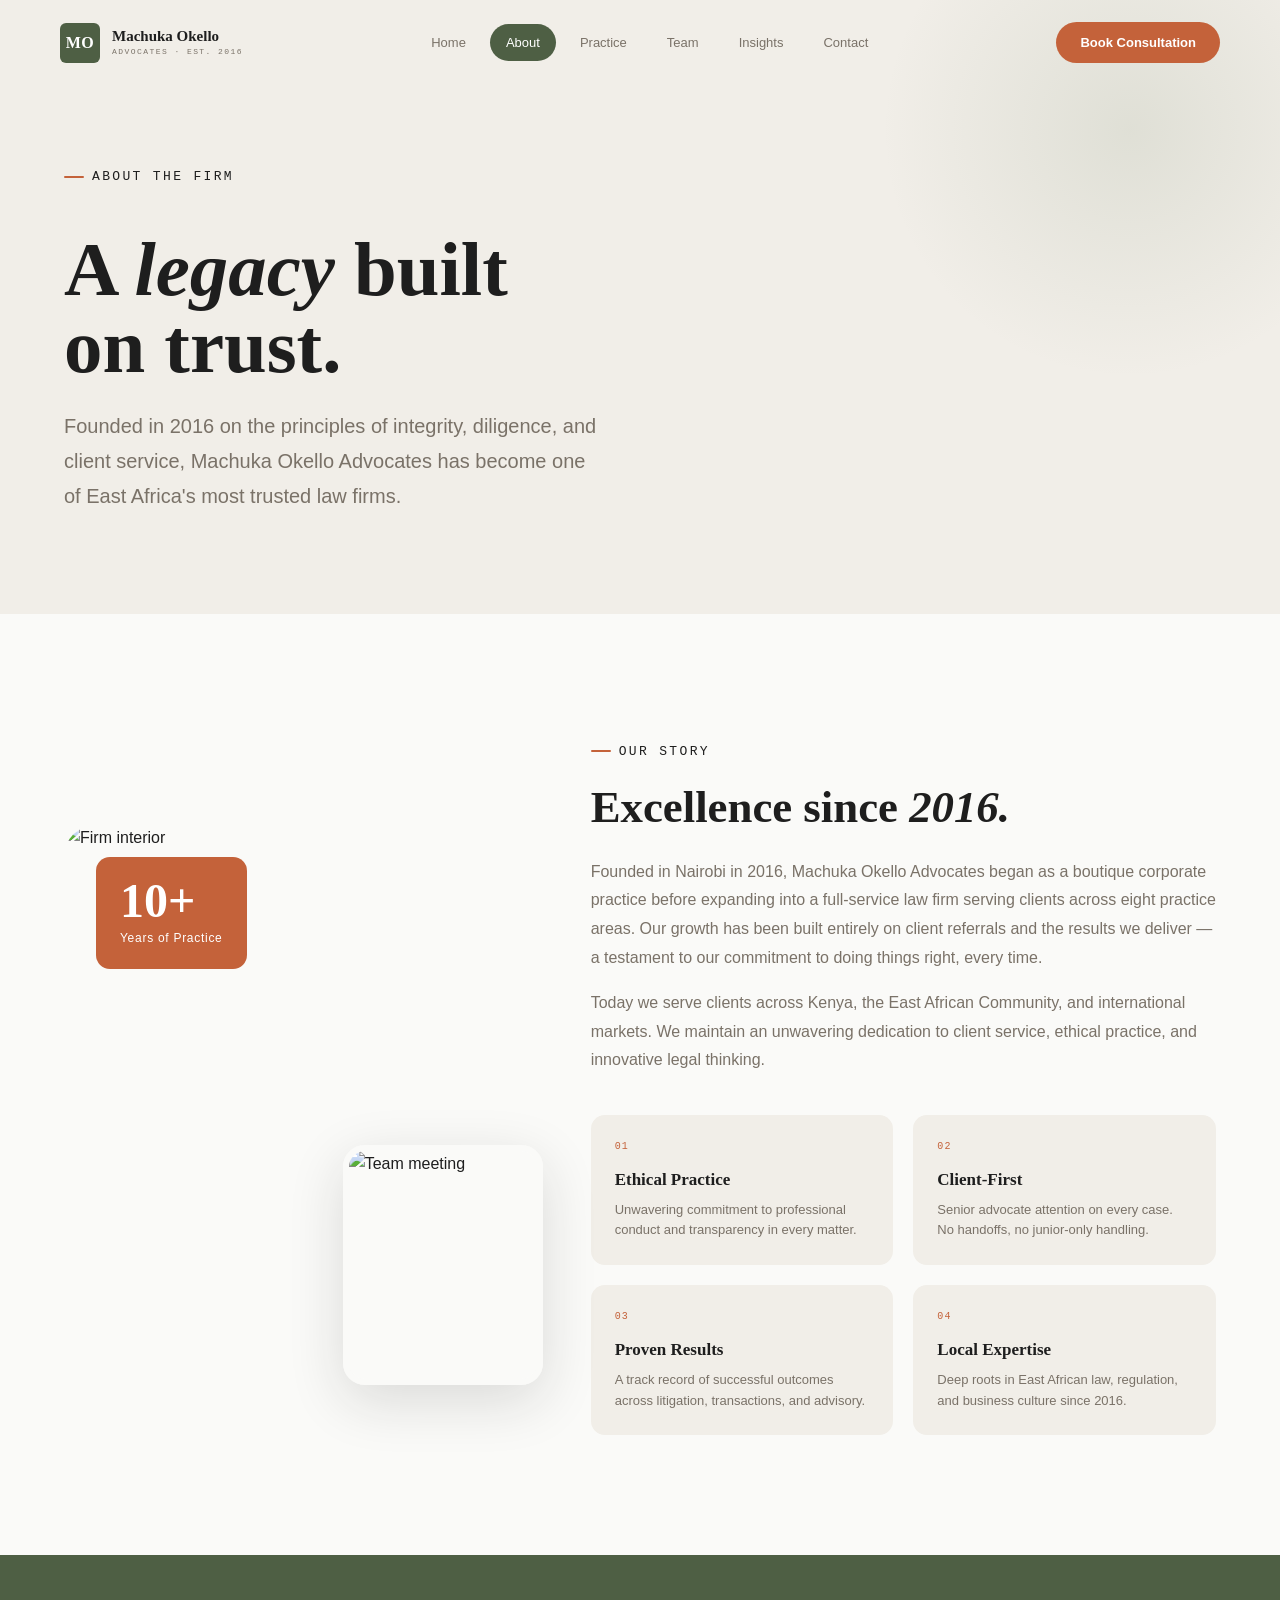
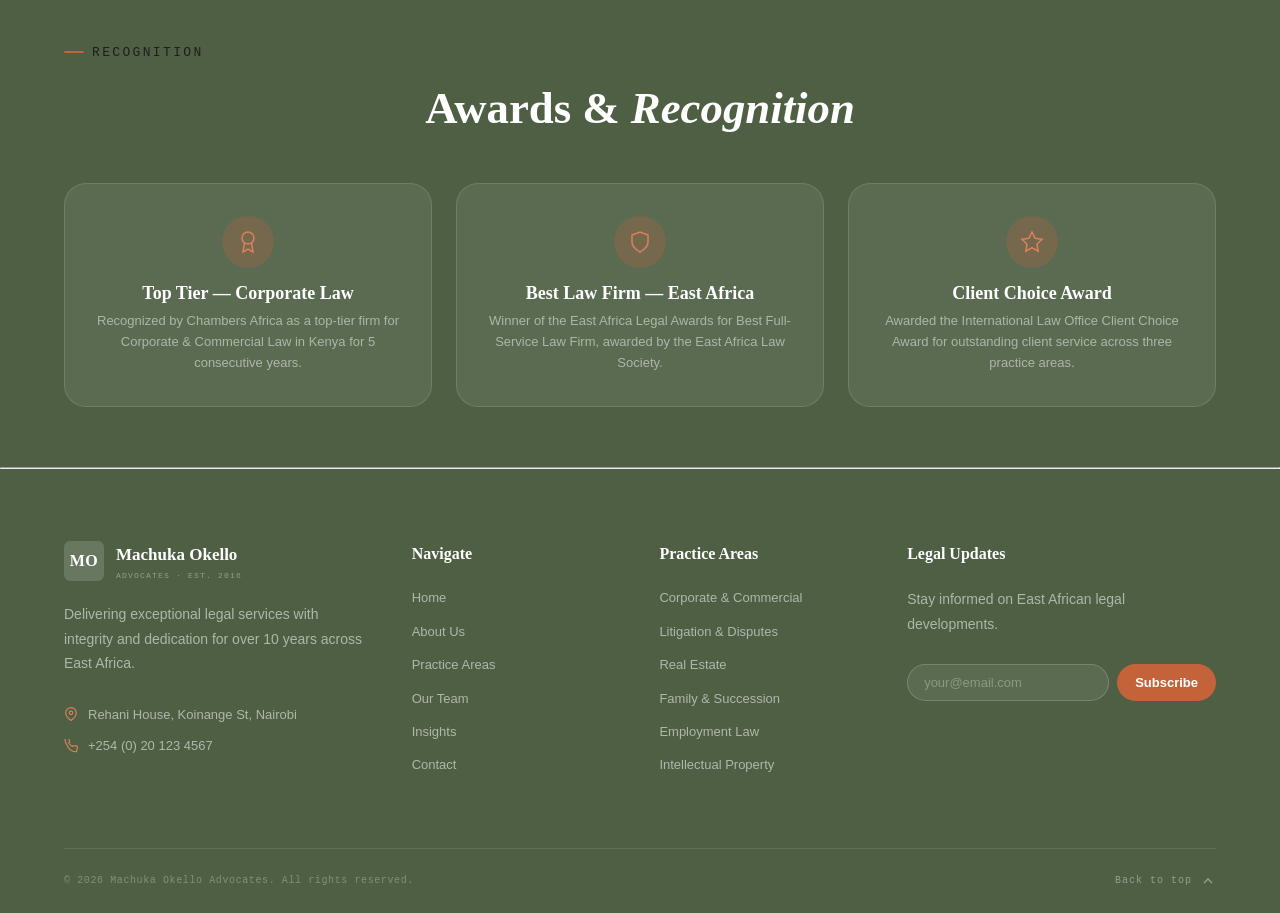
==== commit cec304c2: "Update about.html" ====
--- a/about.html
+++ b/about.html
@@ -68,7 +68,7 @@
         <div class="tag">Our Story</div>
         <h2 class="section-title">Excellence since <em>2016.</em></h2>
         <p>Founded in Nairobi in 2016, Machuka Okello Advocates began as a boutique corporate practice before expanding into a full-service law firm serving clients across eight practice areas. Our growth has been built entirely on client referrals and the results we deliver — a testament to our commitment to doing things right, every time.</p>
-        <p>Today, our team of experienced advocates operates from our Nairobi headquarters to serve clients across Kenya, the East African Community, and international markets. We maintain an unwavering dedication to client service, ethical practice, and innovative legal thinking.</p>
+        <p>Today we serve clients across Kenya, the East African Community, and international markets. We maintain an unwavering dedication to client service, ethical practice, and innovative legal thinking.</p>
         <div class="about-values stagger" style="margin-top:40px;">
           <div class="av-item">
             <div class="av-num">01</div>
@@ -176,4 +176,4 @@
 <script src="script.js"></script>
 <script>document.getElementById('year').textContent = new Date().getFullYear();</script>
 </body>
-</html>+</html>
--- a/style.css
+++ b/style.css
@@ -8,6 +8,7 @@
   background: #FAFAF8;
   color: #1E1E1E;
   line-height: 1.65;
+  max-width: 100vw;
   overflow-x: hidden;
 }
 img { display: block; max-width: 100%; }
@@ -65,7 +66,7 @@
 /* =============================================
    LAYOUT
 ============================================= */
-.wrap { max-width: 1240px; margin: 0 auto; padding: 0 40px; }
+.wrap { width: 90%; max-width: 1200px; /* controls how wide content can go */ margin: 0 auto; }
 @media (max-width:640px) { .wrap { padding: 0 20px; } }
 
 .section-pad { padding: 120px 0; }
@@ -575,6 +576,13 @@
 .section-tag.light { color: var(--copper-lt); }
 .section-tag.light::before { background: var(--copper-lt); }
 
+/* =============================================
+   SCROLL MOUSE IMAGE
+============================================= */
+.scroll-hint { position:absolute; bottom:32px; left:50%; transform:translateX(-50%); z-index:2; margin-top:-30px; }
+.mouse { width:24px; height:40px; border:2px solid rgba(255,255,255,.3); border-radius:12px; display:flex; justify-content:center; margin-top:-30px; }
+.wheel { width:4px; height:8px; background-color:#C4623A; border-radius:2px; animation:scroll-bounce 2s infinite; margin-top:-30px; }
+@keyframes scroll-bounce { 0%,100%{transform:translateY(0);opacity:1;} 50%{transform:translateY(8px);opacity:.5;} }
 
 /* =============================================
    PAGE TRANSITIONS
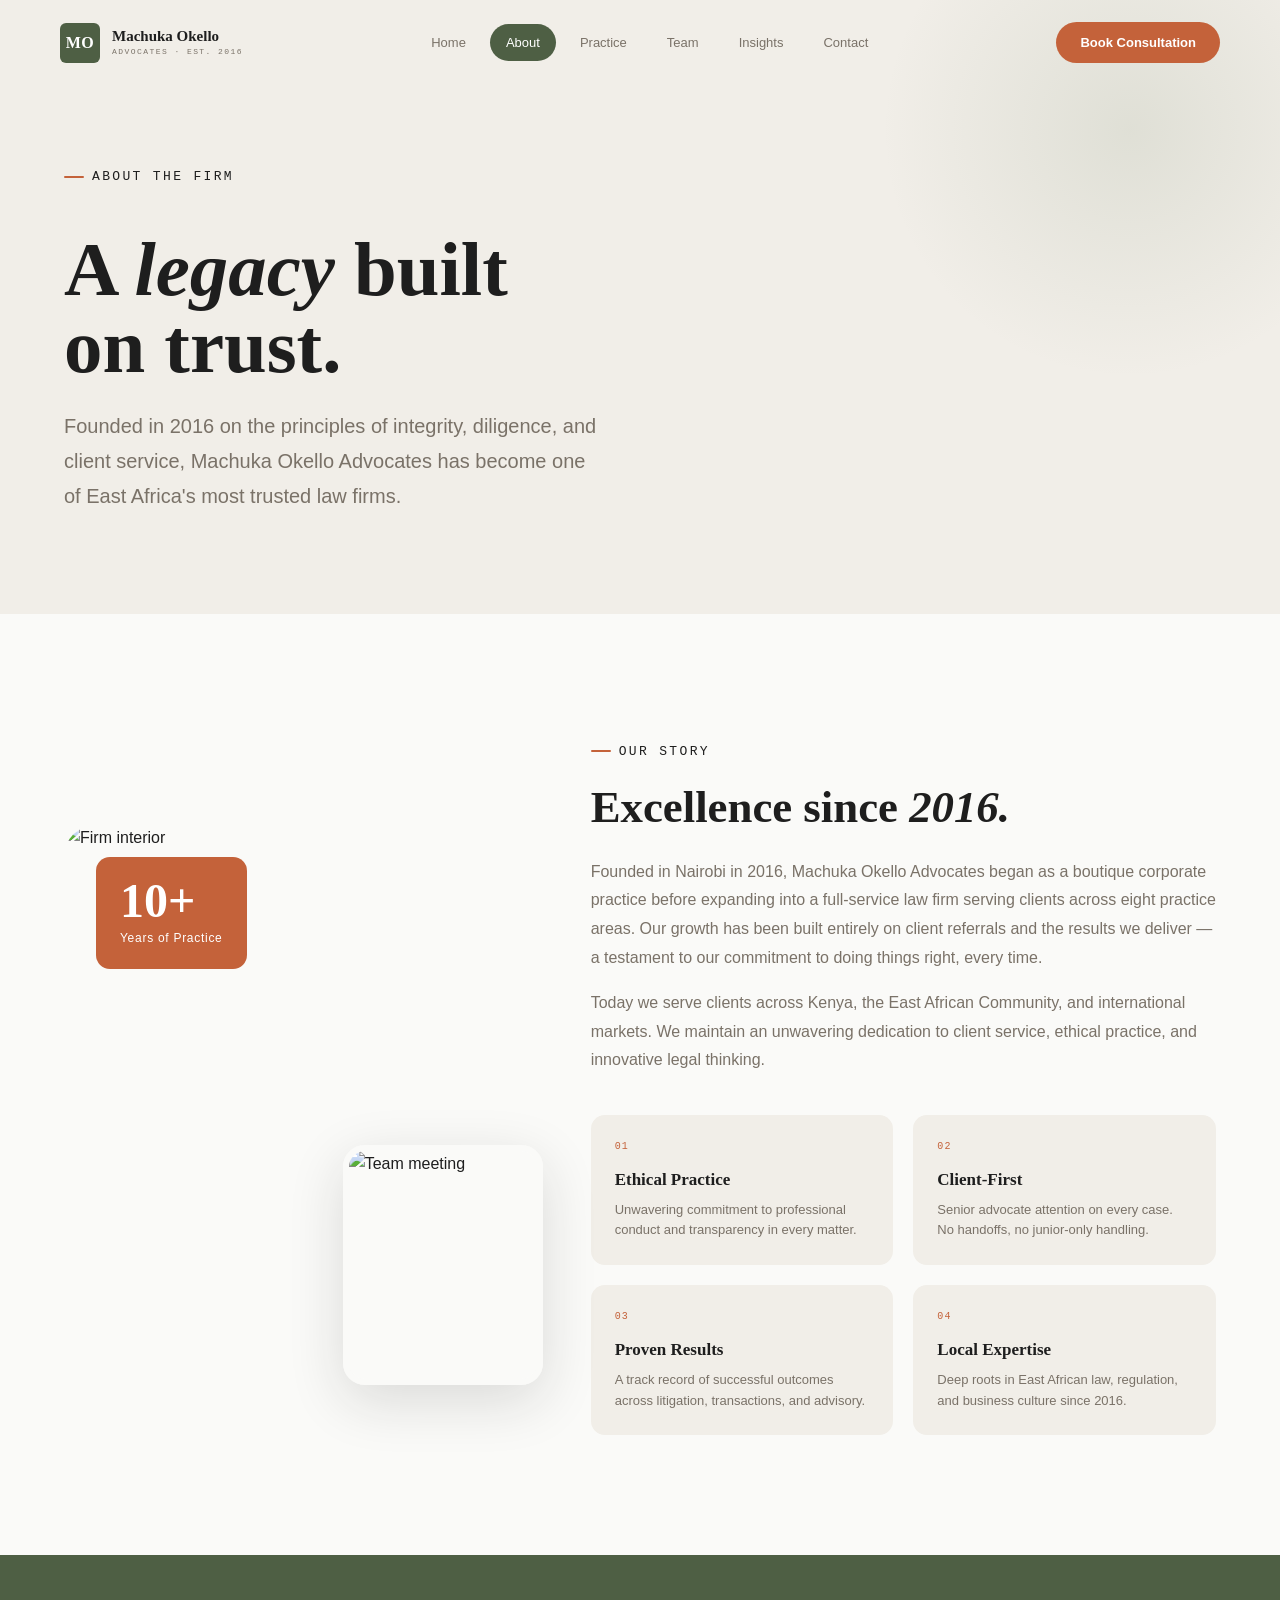
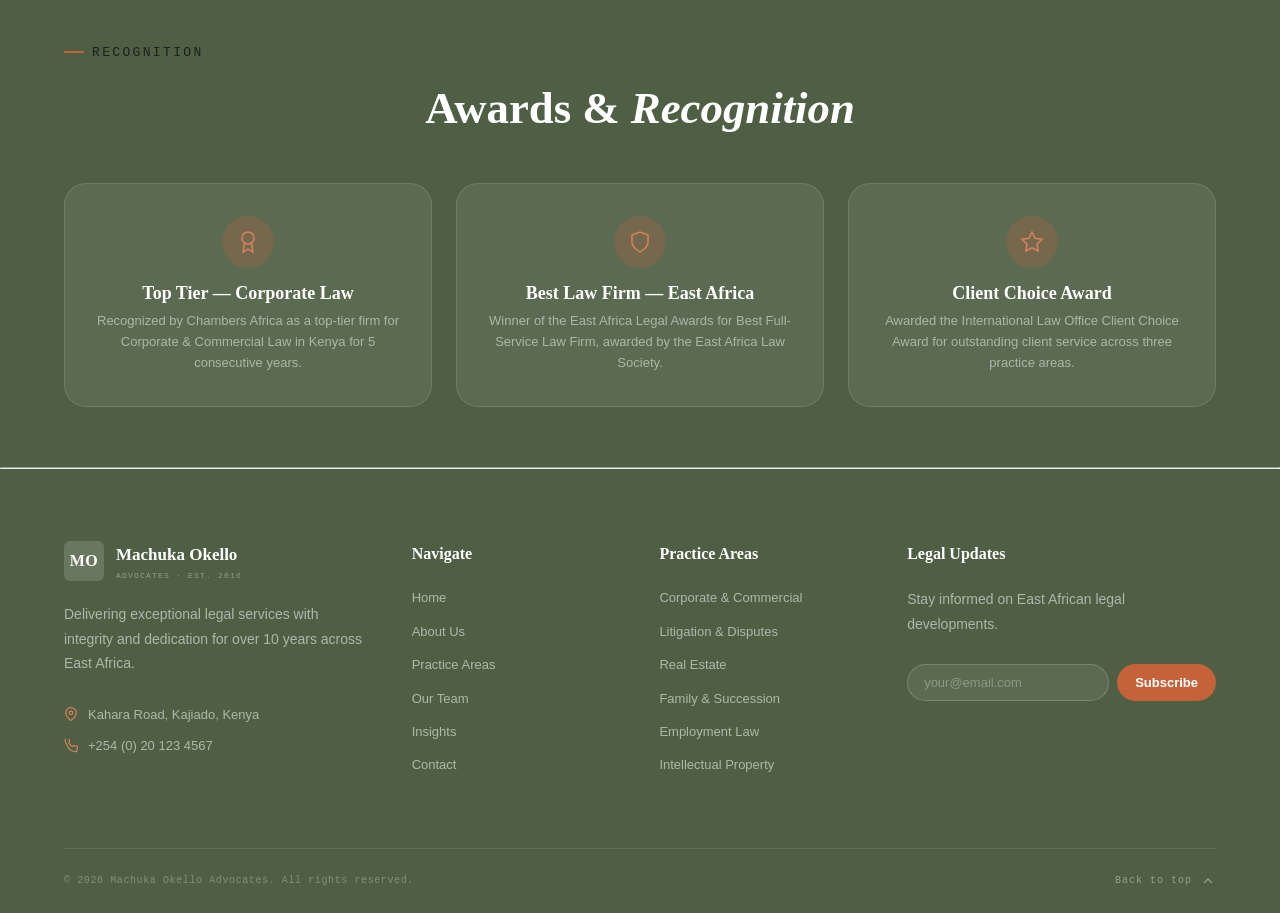
==== commit 84b32906: "Update about.html" ====
--- a/about.html
+++ b/about.html
@@ -135,7 +135,7 @@
           </div>
         </div>
         <p class="footer-desc">Delivering exceptional legal services with integrity and dedication for over 10 years across East Africa.</p>
-        <div class="footer-contact-line"><svg viewBox="0 0 24 24" fill="none" stroke="currentColor" stroke-width="2" stroke-linecap="round" stroke-linejoin="round"><path d="M21 10c0 7-9 13-9 13s-9-6-9-13a9 9 0 0 1 18 0z"/><circle cx="12" cy="10" r="3"/></svg>Rehani House, Koinange St, Nairobi</div>
+        <div class="footer-contact-line"><svg viewBox="0 0 24 24" fill="none" stroke="currentColor" stroke-width="2" stroke-linecap="round" stroke-linejoin="round"><path d="M21 10c0 7-9 13-9 13s-9-6-9-13a9 9 0 0 1 18 0z"/><circle cx="12" cy="10" r="3"/></svg>Kahara Road, Kajiado, Kenya</div>
         <div class="footer-contact-line"><svg viewBox="0 0 24 24" fill="none" stroke="currentColor" stroke-width="2" stroke-linecap="round" stroke-linejoin="round"><path d="M22 16.92v3a2 2 0 0 1-2.18 2 19.79 19.79 0 0 1-8.63-3.07A19.5 19.5 0 0 1 4.88 9.88 19.79 19.79 0 0 1 1.77 1.25a2 2 0 0 1 1.98-2.18h3a2 2 0 0 1 2 1.72c.127.96.361 1.903.7 2.81a2 2 0 0 1-.45 2.11L8.09 6.91a16 16 0 0 0 6 6l.91-.91a2 2 0 0 1 2.11-.45c.907.339 1.85.573 2.81.7A2 2 0 0 1 22 16.92z"/></svg>+254 (0) 20 123 4567</div>
       </div>
       <div class="footer-col">
